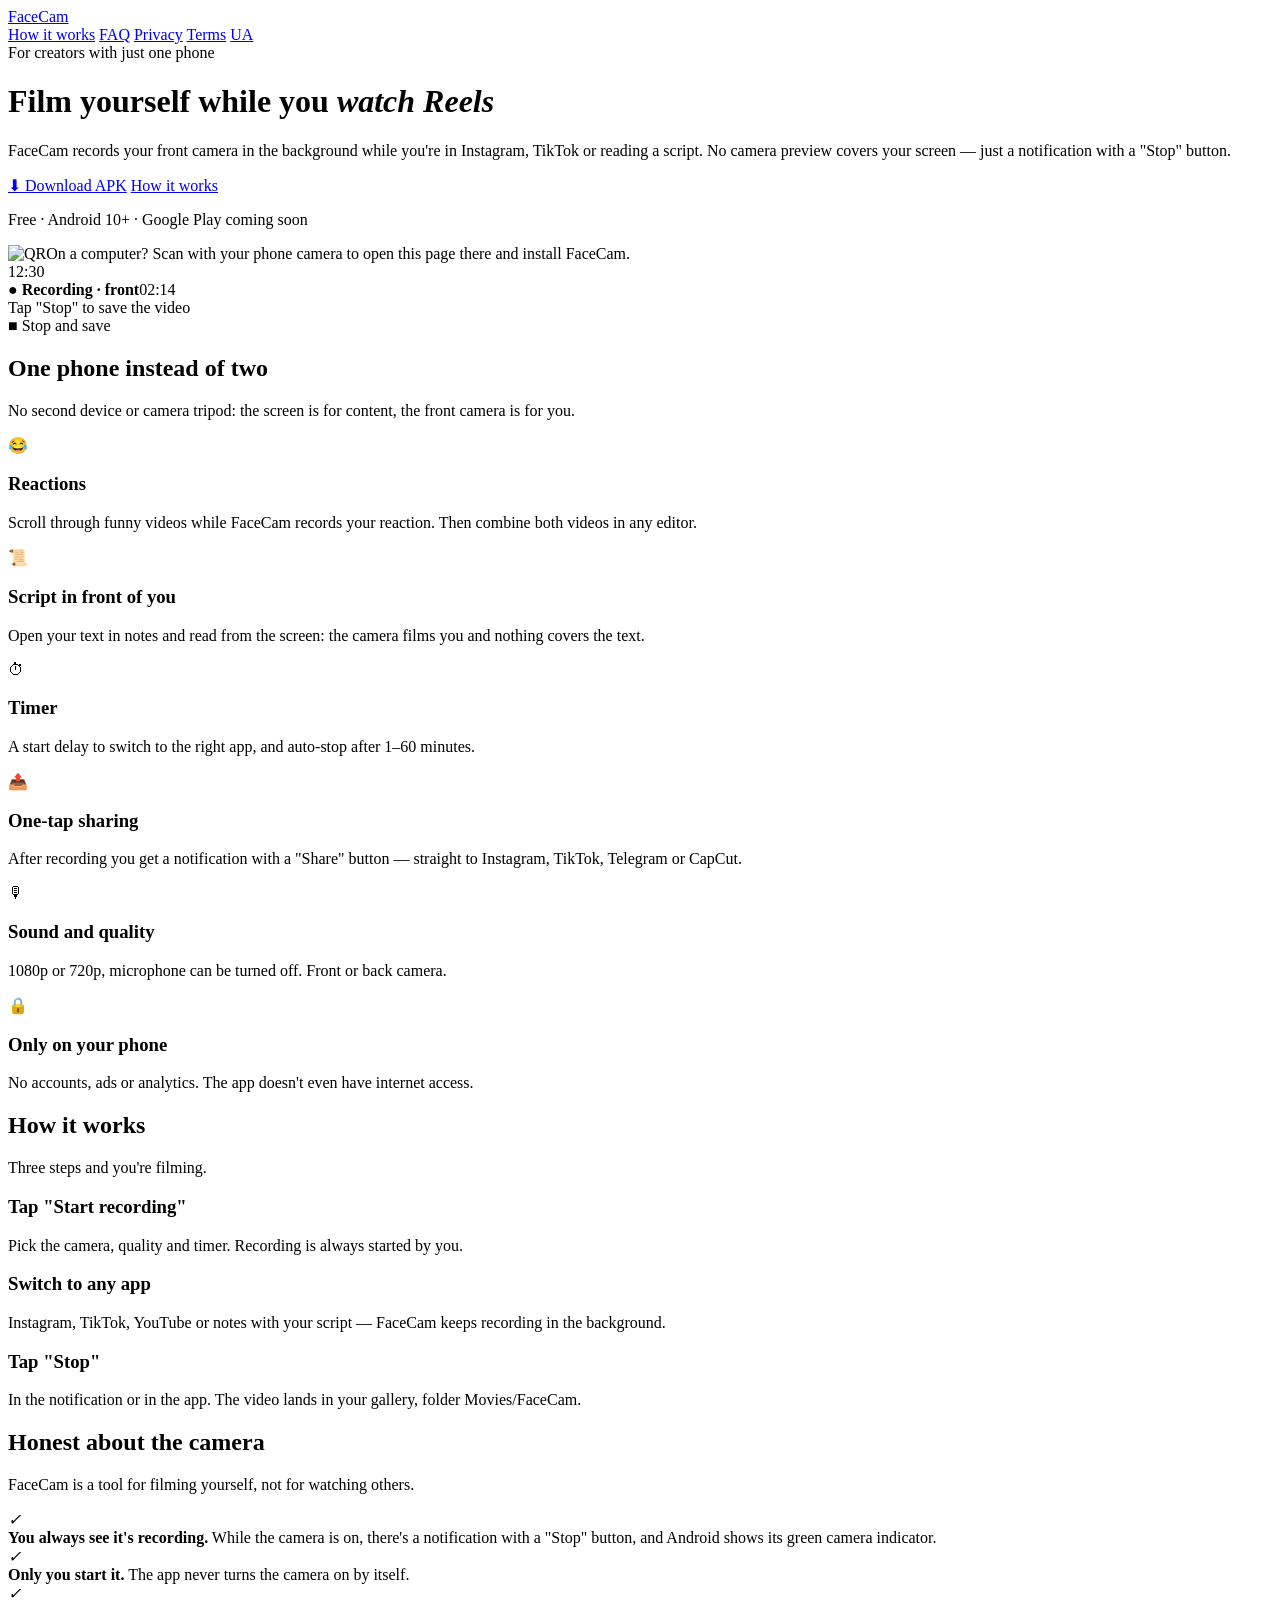
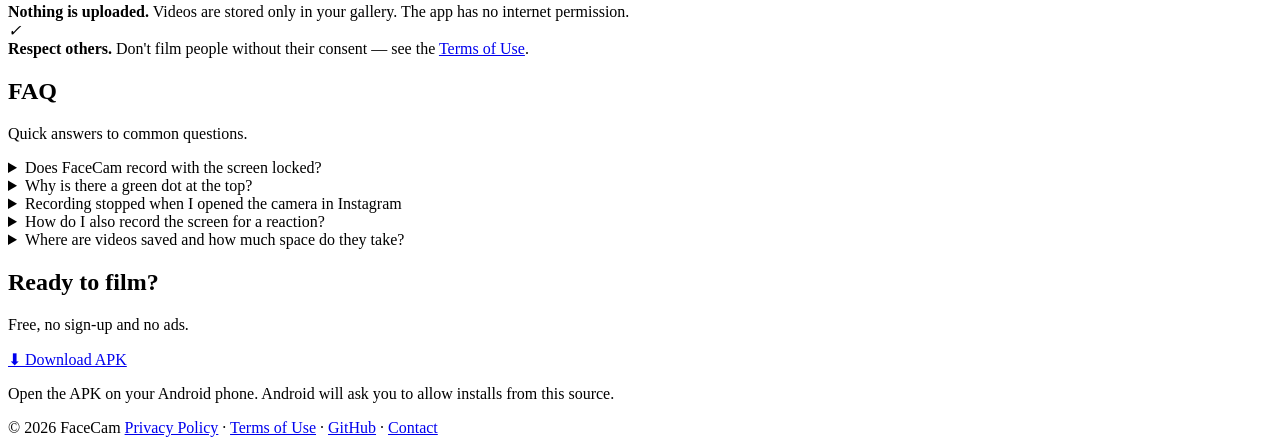
==== site/en/index.html @ 1bb7ab5e "English localization (app + landing), QR for desktop, auto-release on version bump, v1.2.0 Co-Author" ====
<!DOCTYPE html>
<html lang="en">
<head>
  <meta charset="utf-8">
  <meta name="viewport" content="width=device-width, initial-scale=1">
  <title>FaceCam — record reactions and scripts with your front camera in the background</title>
  <meta name="description" content="FaceCam records your front camera while you're in Instagram, TikTok or reading a script. No camera preview on screen, files stay on your phone.">
  <meta property="og:title" content="FaceCam — film yourself while you watch videos">
  <meta property="og:description" content="Background front-camera recording for reactions and scripted videos. One phone is both your camera and your screen.">
  <meta name="theme-color" content="#0f0f13">
  <link rel="icon" href="/favicon.svg" type="image/svg+xml">
  <link rel="stylesheet" href="/style.css">
  <link rel="alternate" hreflang="uk" href="https://facecam-ua.vercel.app/">
  <link rel="alternate" hreflang="en" href="https://facecam-ua.vercel.app/en">
</head>
<body>

<nav class="nav">
  <div class="wrap">
    <a class="logo" href="/en"><span class="logo-dot"><span></span></span>FaceCam</a>
    <div class="nav-links">
      <a class="hide-sm" href="#how">How it works</a>
      <a class="hide-sm" href="#faq">FAQ</a>
      <a href="/privacy#en">Privacy</a>
      <a href="/terms#en">Terms</a>
      <a href="/" hreflang="uk" onclick="try{localStorage.setItem('lang','uk')}catch(e){}">UA</a>
    </div>
  </div>
</nav>

<header class="hero">
  <div class="wrap">
    <div>
      <span class="eyebrow"><span class="rec"></span> For creators with just one phone</span>
      <h1>Film yourself while you <em>watch Reels</em></h1>
      <p class="lead">FaceCam records your front camera in the background while you're in Instagram, TikTok or reading a script. No camera preview covers your screen — just a notification with a "Stop" button.</p>
      <div class="cta">
        <a class="btn btn-main" href="https://github.com/andriyshevchenko/FaceCam/releases/latest/download/FaceCam.apk">⬇ Download APK</a>
        <a class="btn btn-ghost" href="#how">How it works</a>
      </div>
      <p class="small">Free · Android 10+ · Google Play coming soon</p>
      <div class="qr"><img src="/qr-en.svg" alt="QR"><span>On a computer? Scan with your phone camera to open this page there and install FaceCam.</span></div>
    </div>
    <div aria-hidden="true">
      <div class="phone">
        <div class="status"><span>12:30</span><span class="green"></span></div>
        <div class="notif">
          <div class="row"><b>● Recording · front</b><span>02:14</span></div>
          <div class="row">Tap "Stop" to save the video</div>
          <span class="stop">■ Stop and save</span>
        </div>
        <div class="feed"><div class="lol b"></div><div class="lol"></div></div>
      </div>
    </div>
  </div>
</header>

<section>
  <div class="wrap">
    <h2>One phone instead of two</h2>
    <p class="sub">No second device or camera tripod: the screen is for content, the front camera is for you.</p>
    <div class="grid">
      <div class="card"><div class="ico">😂</div><h3>Reactions</h3><p>Scroll through funny videos while FaceCam records your reaction. Then combine both videos in any editor.</p></div>
      <div class="card"><div class="ico">📜</div><h3>Script in front of you</h3><p>Open your text in notes and read from the screen: the camera films you and nothing covers the text.</p></div>
      <div class="card"><div class="ico">⏱</div><h3>Timer</h3><p>A start delay to switch to the right app, and auto-stop after 1–60 minutes.</p></div>
      <div class="card"><div class="ico">📤</div><h3>One-tap sharing</h3><p>After recording you get a notification with a "Share" button — straight to Instagram, TikTok, Telegram or CapCut.</p></div>
      <div class="card"><div class="ico">🎙</div><h3>Sound and quality</h3><p>1080p or 720p, microphone can be turned off. Front or back camera.</p></div>
      <div class="card"><div class="ico">🔒</div><h3>Only on your phone</h3><p>No accounts, ads or analytics. The app doesn't even have internet access.</p></div>
    </div>
  </div>
</section>

<section id="how">
  <div class="wrap">
    <h2>How it works</h2>
    <p class="sub">Three steps and you're filming.</p>
    <div class="steps">
      <div class="card step"><h3>Tap "Start recording"</h3><p>Pick the camera, quality and timer. Recording is always started by you.</p></div>
      <div class="card step"><h3>Switch to any app</h3><p>Instagram, TikTok, YouTube or notes with your script — FaceCam keeps recording in the background.</p></div>
      <div class="card step"><h3>Tap "Stop"</h3><p>In the notification or in the app. The video lands in your gallery, folder Movies/FaceCam.</p></div>
    </div>
  </div>
</section>

<section>
  <div class="wrap">
    <h2>Honest about the camera</h2>
    <p class="sub">FaceCam is a tool for filming yourself, not for watching others.</p>
    <div class="privacy-box">
      <div class="check"><i>✓</i><div><b>You always see it's recording.</b> While the camera is on, there's a notification with a "Stop" button, and Android shows its green camera indicator.</div></div>
      <div class="check"><i>✓</i><div><b>Only you start it.</b> The app never turns the camera on by itself.</div></div>
      <div class="check"><i>✓</i><div><b>Nothing is uploaded.</b> Videos are stored only in your gallery. The app has no internet permission.</div></div>
      <div class="check"><i>✓</i><div><b>Respect others.</b> Don't film people without their consent — see the <a href="/terms#en">Terms of Use</a>.</div></div>
    </div>
  </div>
</section>

<section id="faq">
  <div class="wrap">
    <h2>FAQ</h2>
    <p class="sub">Quick answers to common questions.</p>
    <details><summary>Does FaceCam record with the screen locked?</summary><p>Yes, once recording has started. If it stops after locking on your phone, turn off battery optimization for FaceCam (Settings → Apps → FaceCam → Battery → "Unrestricted").</p></details>
    <details><summary>Why is there a green dot at the top?</summary><p>It's Android's system indicator: it appears whenever any app uses the camera. It can't and shouldn't be removed. It doesn't appear in the video.</p></details>
    <details><summary>Recording stopped when I opened the camera in Instagram</summary><p>Android gives the camera to the app that's on screen. FaceCam saves everything recorded up to that point — just start a new recording after your story.</p></details>
    <details><summary>How do I also record the screen for a reaction?</summary><p>Turn on Android's built-in screen recorder together with FaceCam, then combine the two videos in CapCut or another editor. Tip: turn off the microphone in the screen recorder so the two apps don't share it.</p></details>
    <details><summary>Where are videos saved and how much space do they take?</summary><p>In your gallery, folder Movies/FaceCam. 1080p is about 1 GB per 15 minutes, 720p about half that.</p></details>
  </div>
</section>

<section class="final">
  <div class="wrap">
    <h2>Ready to film?</h2>
    <p class="sub">Free, no sign-up and no ads.</p>
    <div class="cta"><a class="btn btn-main" href="https://github.com/andriyshevchenko/FaceCam/releases/latest/download/FaceCam.apk">⬇ Download APK</a></div>
    <p class="small">Open the APK on your Android phone. Android will ask you to allow installs from this source.</p>
  </div>
</section>

<footer>
  <div class="wrap">
    <span>© 2026 FaceCam</span>
    <span><a href="/privacy#en">Privacy Policy</a> · <a href="/terms#en">Terms of Use</a> · <a href="https://github.com/andriyshevchenko/FaceCam">GitHub</a> · <a href="https://github.com/andriyshevchenko/FaceCam/issues">Contact</a></span>
  </div>
</footer>

</body>
</html>
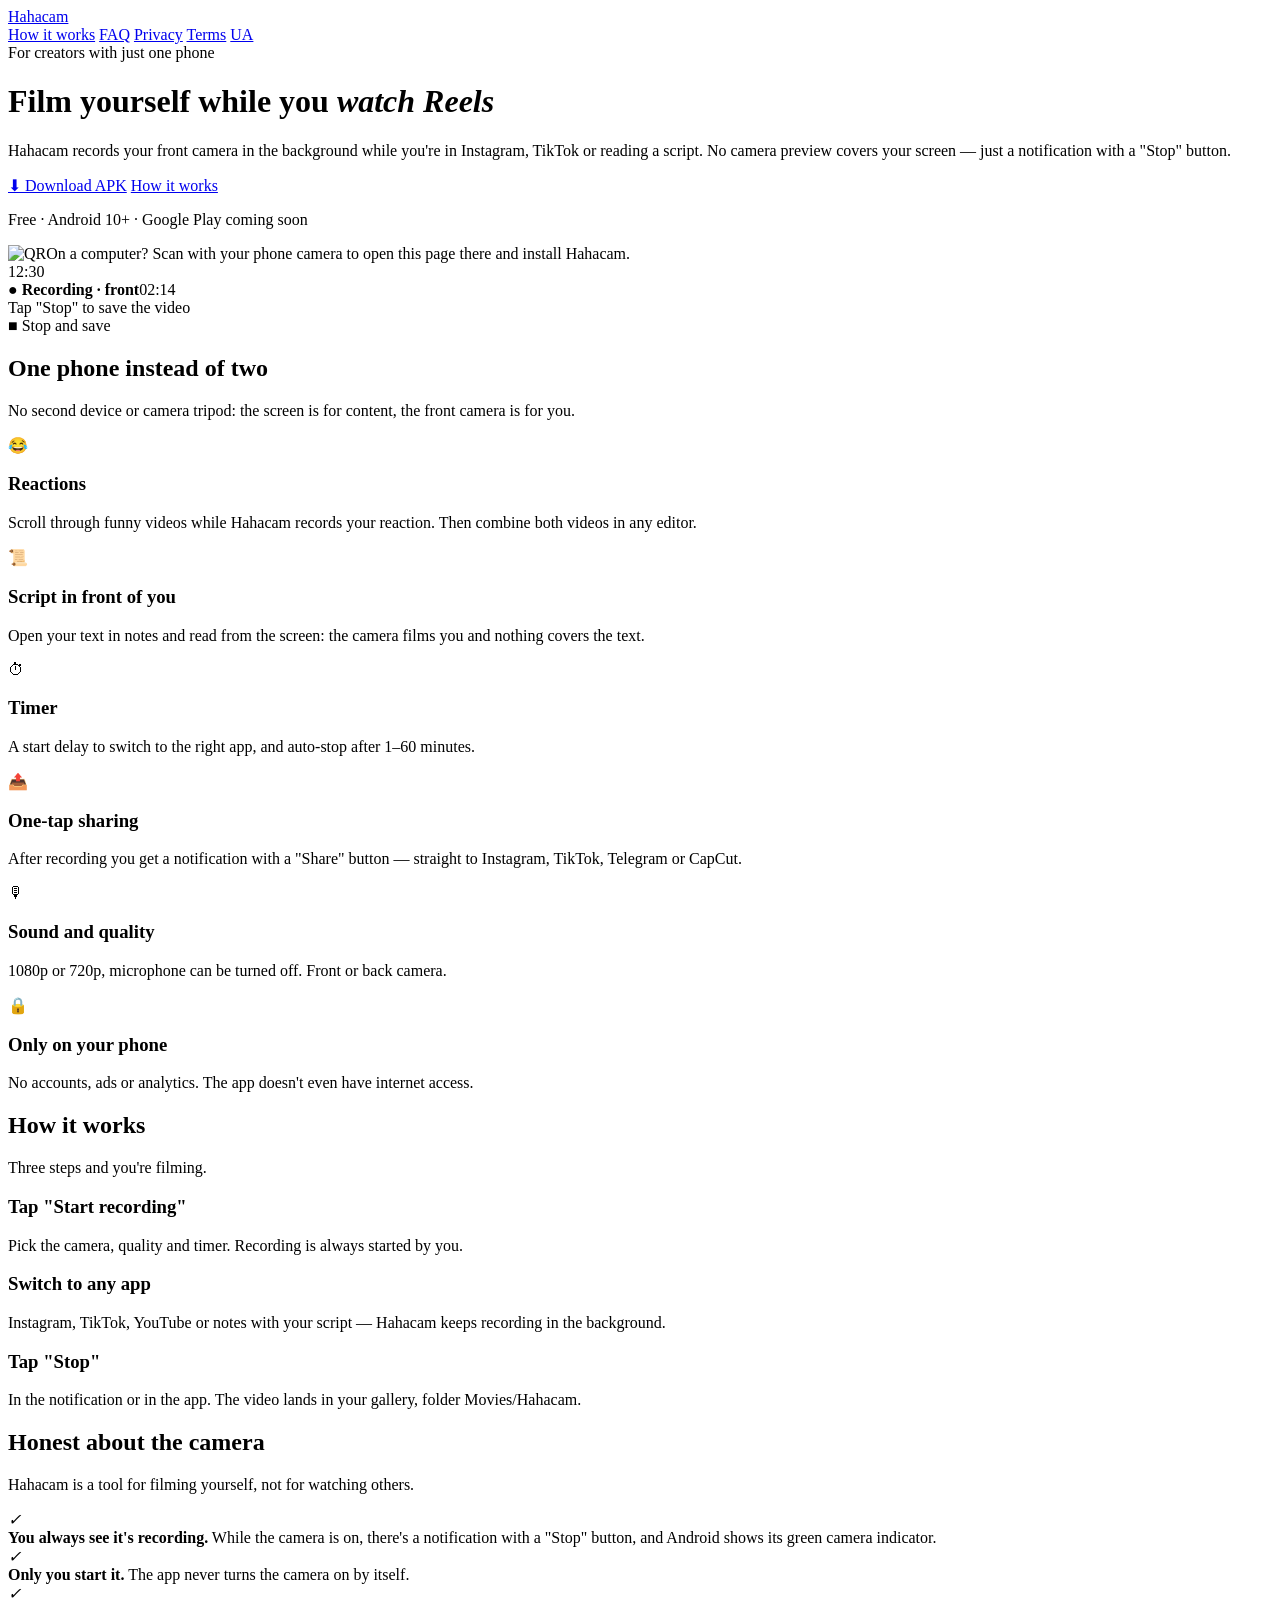
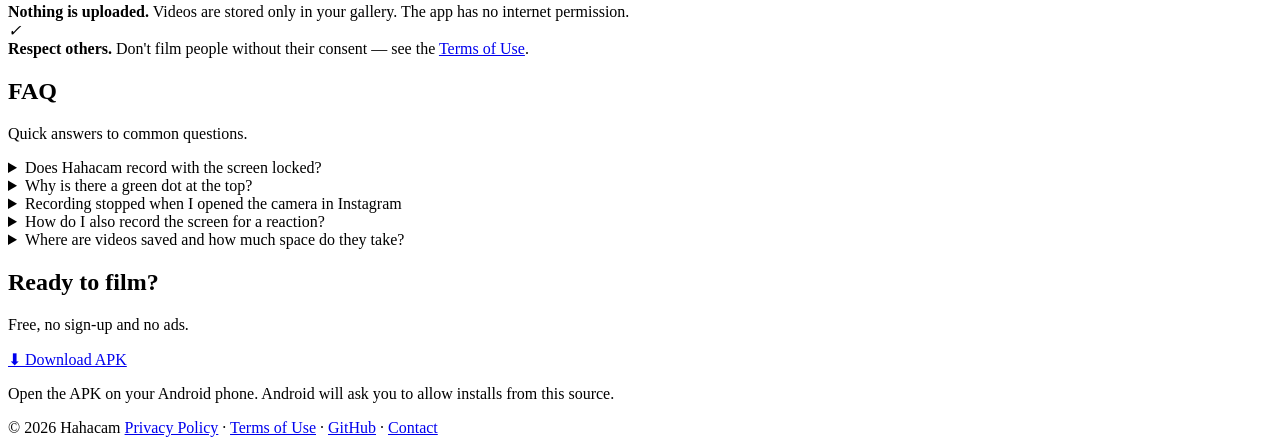
==== commit d79a01b8: "Rename FaceCam -> Hahacam (app id ua.hahacam, site hahacam.vercel.app, CI secret HAHACAM_SIGNING_KEY" ====
--- a/site/en/index.html
+++ b/site/en/index.html
@@ -3,21 +3,21 @@
 <head>
   <meta charset="utf-8">
   <meta name="viewport" content="width=device-width, initial-scale=1">
-  <title>FaceCam — record reactions and scripts with your front camera in the background</title>
-  <meta name="description" content="FaceCam records your front camera while you're in Instagram, TikTok or reading a script. No camera preview on screen, files stay on your phone.">
-  <meta property="og:title" content="FaceCam — film yourself while you watch videos">
+  <title>Hahacam — record reactions and scripts with your front camera in the background</title>
+  <meta name="description" content="Hahacam records your front camera while you're in Instagram, TikTok or reading a script. No camera preview on screen, files stay on your phone.">
+  <meta property="og:title" content="Hahacam — film yourself while you watch videos">
   <meta property="og:description" content="Background front-camera recording for reactions and scripted videos. One phone is both your camera and your screen.">
   <meta name="theme-color" content="#0f0f13">
   <link rel="icon" href="/favicon.svg" type="image/svg+xml">
   <link rel="stylesheet" href="/style.css">
-  <link rel="alternate" hreflang="uk" href="https://facecam-ua.vercel.app/">
-  <link rel="alternate" hreflang="en" href="https://facecam-ua.vercel.app/en">
+  <link rel="alternate" hreflang="uk" href="https://hahacam.vercel.app/">
+  <link rel="alternate" hreflang="en" href="https://hahacam.vercel.app/en">
 </head>
 <body>
 
 <nav class="nav">
   <div class="wrap">
-    <a class="logo" href="/en"><span class="logo-dot"><span></span></span>FaceCam</a>
+    <a class="logo" href="/en"><span class="logo-dot"><span></span></span>Hahacam</a>
     <div class="nav-links">
       <a class="hide-sm" href="#how">How it works</a>
       <a class="hide-sm" href="#faq">FAQ</a>
@@ -33,13 +33,13 @@
     <div>
       <span class="eyebrow"><span class="rec"></span> For creators with just one phone</span>
       <h1>Film yourself while you <em>watch Reels</em></h1>
-      <p class="lead">FaceCam records your front camera in the background while you're in Instagram, TikTok or reading a script. No camera preview covers your screen — just a notification with a "Stop" button.</p>
+      <p class="lead">Hahacam records your front camera in the background while you're in Instagram, TikTok or reading a script. No camera preview covers your screen — just a notification with a "Stop" button.</p>
       <div class="cta">
-        <a class="btn btn-main" href="https://github.com/andriyshevchenko/FaceCam/releases/latest/download/FaceCam.apk">⬇ Download APK</a>
+        <a class="btn btn-main" href="https://github.com/andriyshevchenko/FaceCam/releases/latest/download/Hahacam.apk">⬇ Download APK</a>
         <a class="btn btn-ghost" href="#how">How it works</a>
       </div>
       <p class="small">Free · Android 10+ · Google Play coming soon</p>
-      <div class="qr"><img src="/qr-en.svg" alt="QR"><span>On a computer? Scan with your phone camera to open this page there and install FaceCam.</span></div>
+      <div class="qr"><img src="/qr-en.svg" alt="QR"><span>On a computer? Scan with your phone camera to open this page there and install Hahacam.</span></div>
     </div>
     <div aria-hidden="true">
       <div class="phone">
@@ -60,7 +60,7 @@
     <h2>One phone instead of two</h2>
     <p class="sub">No second device or camera tripod: the screen is for content, the front camera is for you.</p>
     <div class="grid">
-      <div class="card"><div class="ico">😂</div><h3>Reactions</h3><p>Scroll through funny videos while FaceCam records your reaction. Then combine both videos in any editor.</p></div>
+      <div class="card"><div class="ico">😂</div><h3>Reactions</h3><p>Scroll through funny videos while Hahacam records your reaction. Then combine both videos in any editor.</p></div>
       <div class="card"><div class="ico">📜</div><h3>Script in front of you</h3><p>Open your text in notes and read from the screen: the camera films you and nothing covers the text.</p></div>
       <div class="card"><div class="ico">⏱</div><h3>Timer</h3><p>A start delay to switch to the right app, and auto-stop after 1–60 minutes.</p></div>
       <div class="card"><div class="ico">📤</div><h3>One-tap sharing</h3><p>After recording you get a notification with a "Share" button — straight to Instagram, TikTok, Telegram or CapCut.</p></div>
@@ -76,8 +76,8 @@
     <p class="sub">Three steps and you're filming.</p>
     <div class="steps">
       <div class="card step"><h3>Tap "Start recording"</h3><p>Pick the camera, quality and timer. Recording is always started by you.</p></div>
-      <div class="card step"><h3>Switch to any app</h3><p>Instagram, TikTok, YouTube or notes with your script — FaceCam keeps recording in the background.</p></div>
-      <div class="card step"><h3>Tap "Stop"</h3><p>In the notification or in the app. The video lands in your gallery, folder Movies/FaceCam.</p></div>
+      <div class="card step"><h3>Switch to any app</h3><p>Instagram, TikTok, YouTube or notes with your script — Hahacam keeps recording in the background.</p></div>
+      <div class="card step"><h3>Tap "Stop"</h3><p>In the notification or in the app. The video lands in your gallery, folder Movies/Hahacam.</p></div>
     </div>
   </div>
 </section>
@@ -85,7 +85,7 @@
 <section>
   <div class="wrap">
     <h2>Honest about the camera</h2>
-    <p class="sub">FaceCam is a tool for filming yourself, not for watching others.</p>
+    <p class="sub">Hahacam is a tool for filming yourself, not for watching others.</p>
     <div class="privacy-box">
       <div class="check"><i>✓</i><div><b>You always see it's recording.</b> While the camera is on, there's a notification with a "Stop" button, and Android shows its green camera indicator.</div></div>
       <div class="check"><i>✓</i><div><b>Only you start it.</b> The app never turns the camera on by itself.</div></div>
@@ -99,11 +99,11 @@
   <div class="wrap">
     <h2>FAQ</h2>
     <p class="sub">Quick answers to common questions.</p>
-    <details><summary>Does FaceCam record with the screen locked?</summary><p>Yes, once recording has started. If it stops after locking on your phone, turn off battery optimization for FaceCam (Settings → Apps → FaceCam → Battery → "Unrestricted").</p></details>
+    <details><summary>Does Hahacam record with the screen locked?</summary><p>Yes, once recording has started. If it stops after locking on your phone, turn off battery optimization for Hahacam (Settings → Apps → Hahacam → Battery → "Unrestricted").</p></details>
     <details><summary>Why is there a green dot at the top?</summary><p>It's Android's system indicator: it appears whenever any app uses the camera. It can't and shouldn't be removed. It doesn't appear in the video.</p></details>
-    <details><summary>Recording stopped when I opened the camera in Instagram</summary><p>Android gives the camera to the app that's on screen. FaceCam saves everything recorded up to that point — just start a new recording after your story.</p></details>
-    <details><summary>How do I also record the screen for a reaction?</summary><p>Turn on Android's built-in screen recorder together with FaceCam, then combine the two videos in CapCut or another editor. Tip: turn off the microphone in the screen recorder so the two apps don't share it.</p></details>
-    <details><summary>Where are videos saved and how much space do they take?</summary><p>In your gallery, folder Movies/FaceCam. 1080p is about 1 GB per 15 minutes, 720p about half that.</p></details>
+    <details><summary>Recording stopped when I opened the camera in Instagram</summary><p>Android gives the camera to the app that's on screen. Hahacam saves everything recorded up to that point — just start a new recording after your story.</p></details>
+    <details><summary>How do I also record the screen for a reaction?</summary><p>Turn on Android's built-in screen recorder together with Hahacam, then combine the two videos in CapCut or another editor. Tip: turn off the microphone in the screen recorder so the two apps don't share it.</p></details>
+    <details><summary>Where are videos saved and how much space do they take?</summary><p>In your gallery, folder Movies/Hahacam. 1080p is about 1 GB per 15 minutes, 720p about half that.</p></details>
   </div>
 </section>
 
@@ -111,14 +111,14 @@
   <div class="wrap">
     <h2>Ready to film?</h2>
     <p class="sub">Free, no sign-up and no ads.</p>
-    <div class="cta"><a class="btn btn-main" href="https://github.com/andriyshevchenko/FaceCam/releases/latest/download/FaceCam.apk">⬇ Download APK</a></div>
+    <div class="cta"><a class="btn btn-main" href="https://github.com/andriyshevchenko/FaceCam/releases/latest/download/Hahacam.apk">⬇ Download APK</a></div>
     <p class="small">Open the APK on your Android phone. Android will ask you to allow installs from this source.</p>
   </div>
 </section>
 
 <footer>
   <div class="wrap">
-    <span>© 2026 FaceCam</span>
+    <span>© 2026 Hahacam</span>
     <span><a href="/privacy#en">Privacy Policy</a> · <a href="/terms#en">Terms of Use</a> · <a href="https://github.com/andriyshevchenko/FaceCam">GitHub</a> · <a href="https://github.com/andriyshevchenko/FaceCam/issues">Contact</a></span>
   </div>
 </footer>
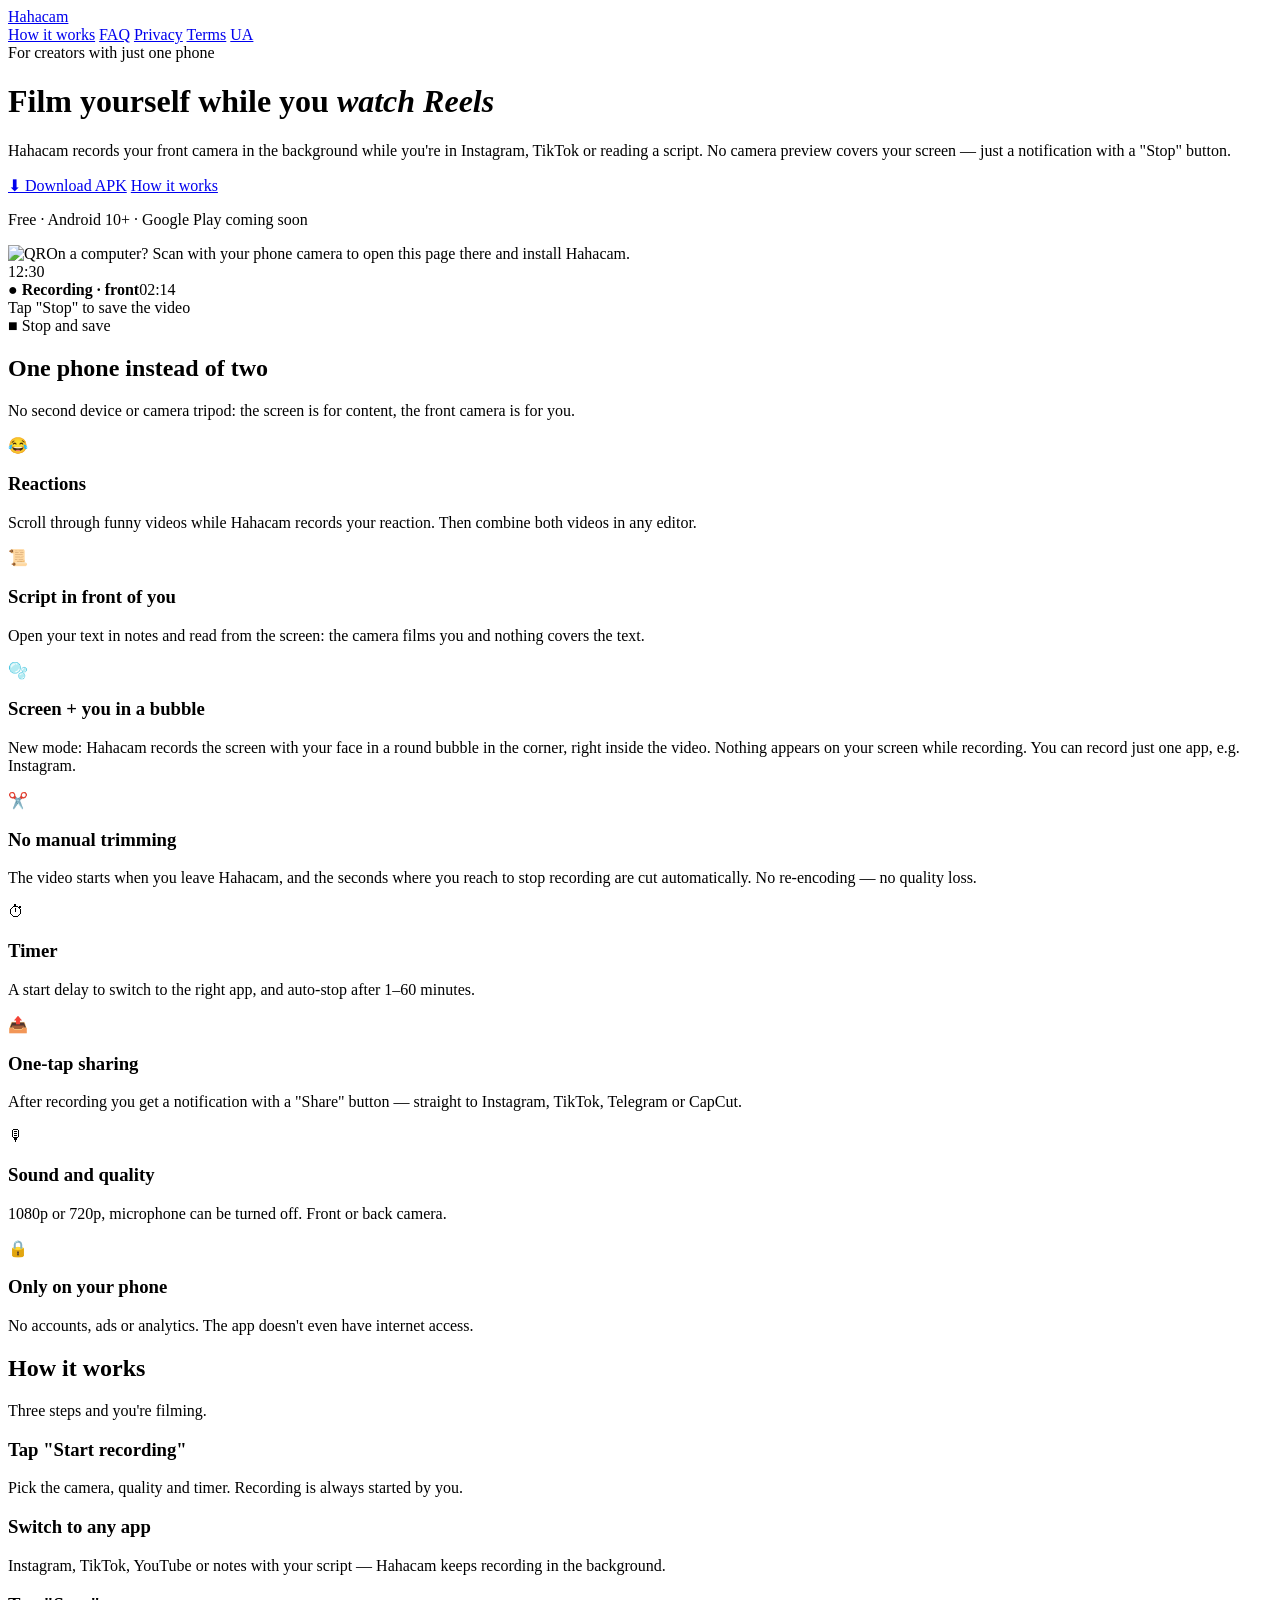
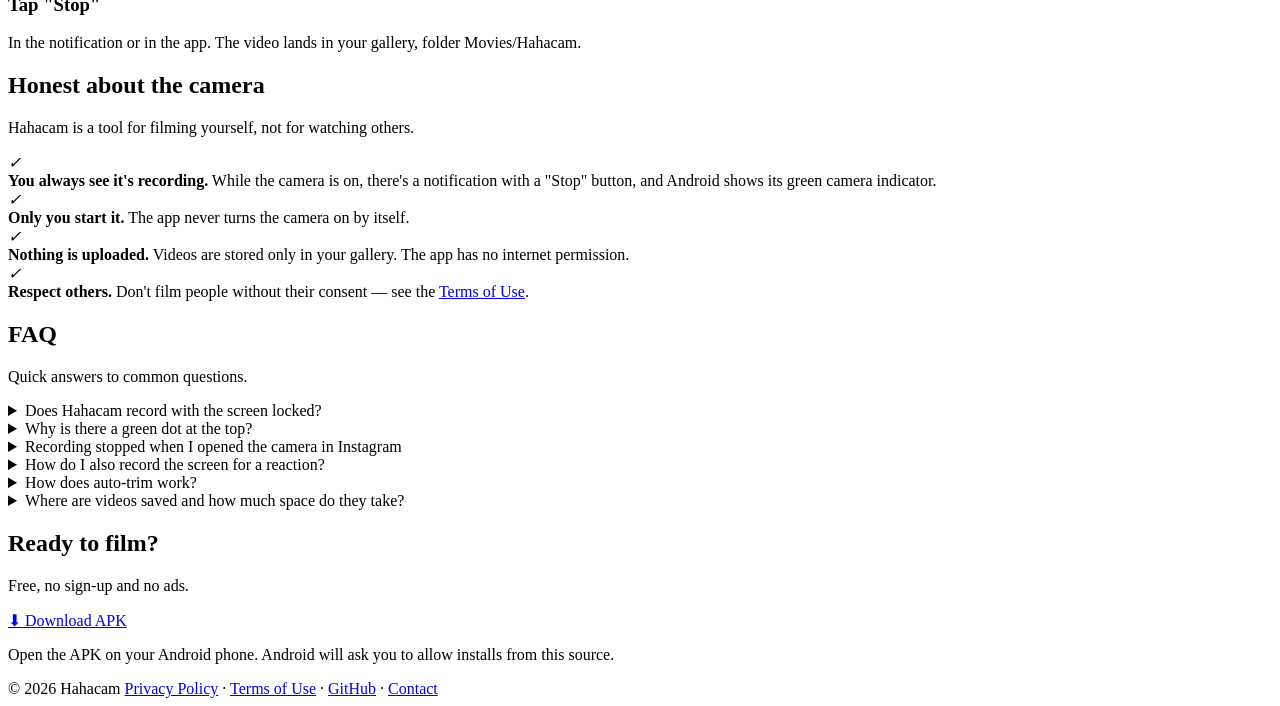
==== commit 8985334e: "v1.3.0: Screen + face bubble mode (MediaProjection + Camera2 via OpenGL), lossless auto-trim, share " ====
--- a/site/en/index.html
+++ b/site/en/index.html
@@ -62,6 +62,8 @@
     <div class="grid">
       <div class="card"><div class="ico">😂</div><h3>Reactions</h3><p>Scroll through funny videos while Hahacam records your reaction. Then combine both videos in any editor.</p></div>
       <div class="card"><div class="ico">📜</div><h3>Script in front of you</h3><p>Open your text in notes and read from the screen: the camera films you and nothing covers the text.</p></div>
+      <div class="card"><div class="ico">🫧</div><h3>Screen + you in a bubble</h3><p>New mode: Hahacam records the screen with your face in a round bubble in the corner, right inside the video. Nothing appears on your screen while recording. You can record just one app, e.g. Instagram.</p></div>
+      <div class="card"><div class="ico">✂️</div><h3>No manual trimming</h3><p>The video starts when you leave Hahacam, and the seconds where you reach to stop recording are cut automatically. No re-encoding — no quality loss.</p></div>
       <div class="card"><div class="ico">⏱</div><h3>Timer</h3><p>A start delay to switch to the right app, and auto-stop after 1–60 minutes.</p></div>
       <div class="card"><div class="ico">📤</div><h3>One-tap sharing</h3><p>After recording you get a notification with a "Share" button — straight to Instagram, TikTok, Telegram or CapCut.</p></div>
       <div class="card"><div class="ico">🎙</div><h3>Sound and quality</h3><p>1080p or 720p, microphone can be turned off. Front or back camera.</p></div>
@@ -102,7 +104,8 @@
     <details><summary>Does Hahacam record with the screen locked?</summary><p>Yes, once recording has started. If it stops after locking on your phone, turn off battery optimization for Hahacam (Settings → Apps → Hahacam → Battery → "Unrestricted").</p></details>
     <details><summary>Why is there a green dot at the top?</summary><p>It's Android's system indicator: it appears whenever any app uses the camera. It can't and shouldn't be removed. It doesn't appear in the video.</p></details>
     <details><summary>Recording stopped when I opened the camera in Instagram</summary><p>Android gives the camera to the app that's on screen. Hahacam saves everything recorded up to that point — just start a new recording after your story.</p></details>
-    <details><summary>How do I also record the screen for a reaction?</summary><p>Turn on Android's built-in screen recorder together with Hahacam, then combine the two videos in CapCut or another editor. Tip: turn off the microphone in the screen recorder so the two apps don't share it.</p></details>
+    <details><summary>How do I also record the screen for a reaction?</summary><p>Choose the "Screen + me in a bubble" mode. Android will ask for permission to record the screen — on Android 14+ you can pick a single app. Your face appears as a bubble in the corner, with the video's sound and your microphone together.</p></details>
+    <details><summary>How does auto-trim work?</summary><p>The video starts when you leave Hahacam. If you stop from the notification shade, the last 1–4 seconds are cut (you choose how many). If you stop inside the app, the video ends when you came back.</p></details>
     <details><summary>Where are videos saved and how much space do they take?</summary><p>In your gallery, folder Movies/Hahacam. 1080p is about 1 GB per 15 minutes, 720p about half that.</p></details>
   </div>
 </section>
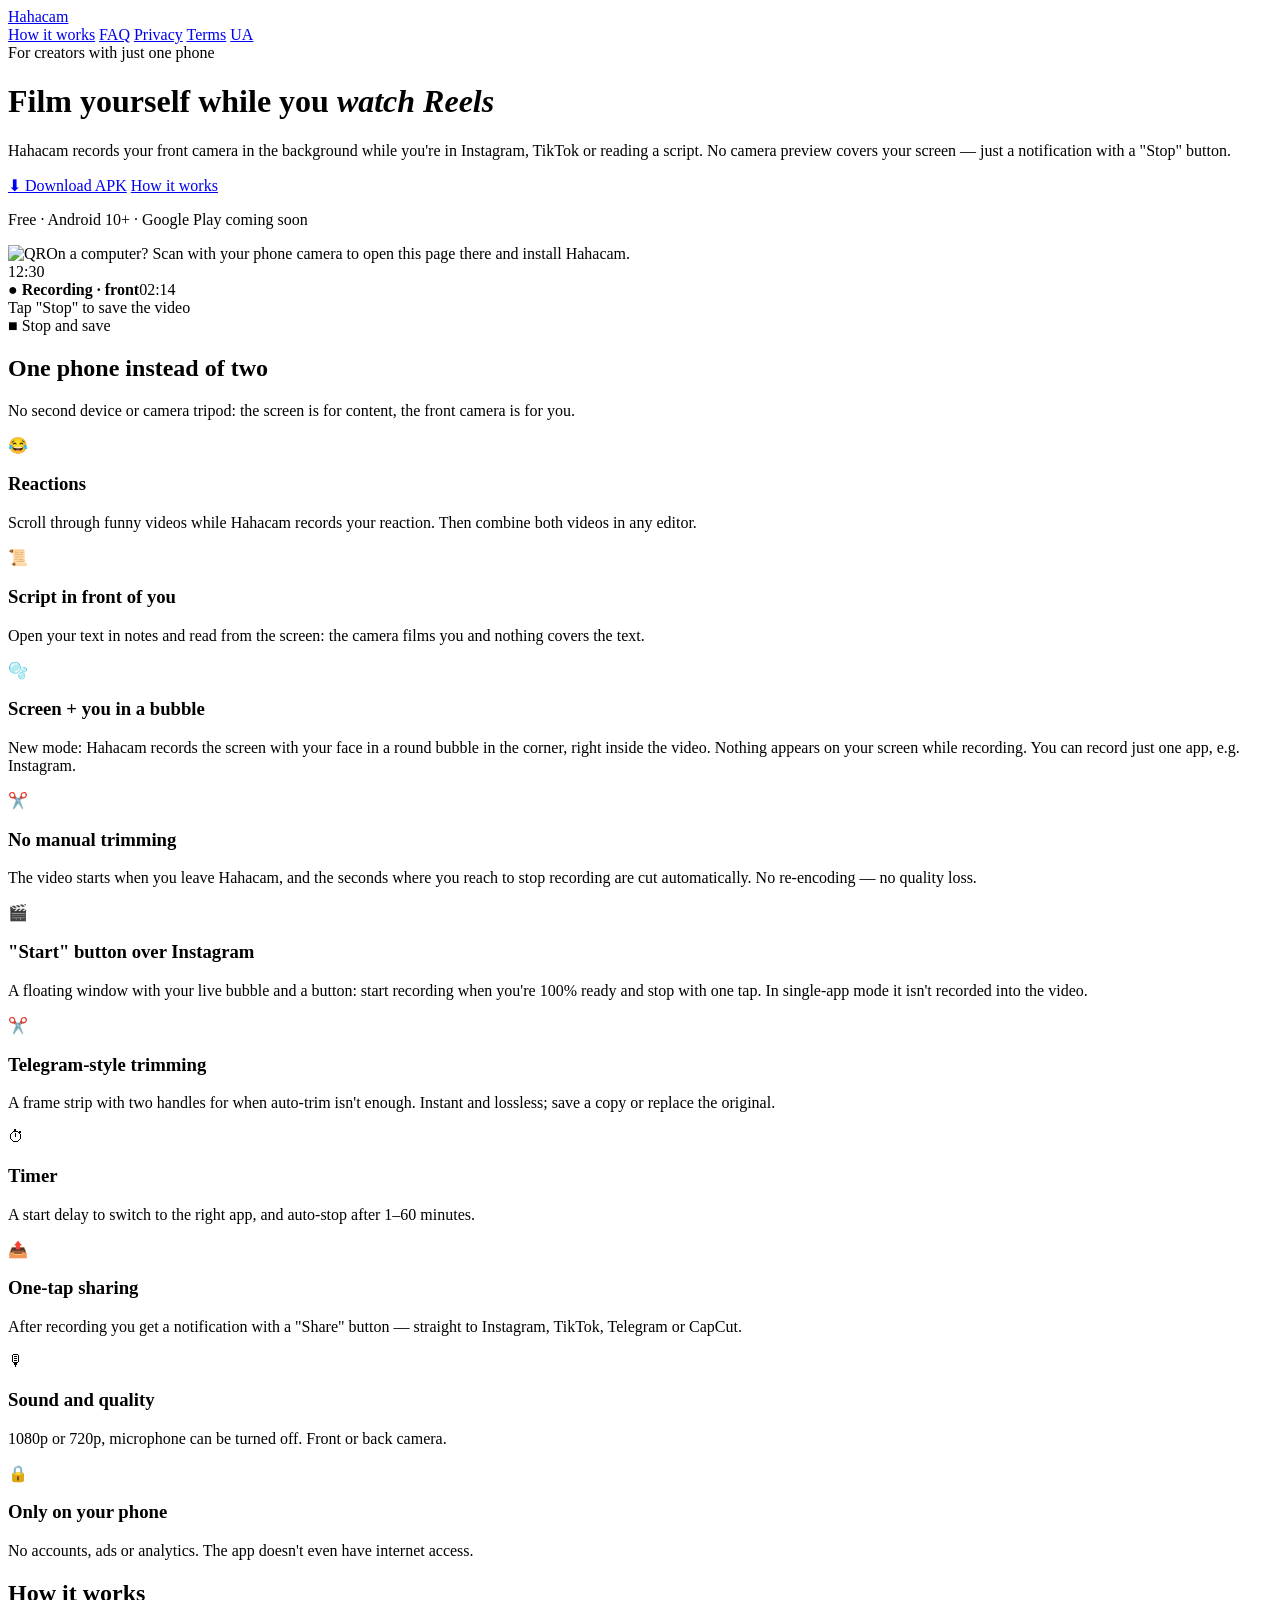
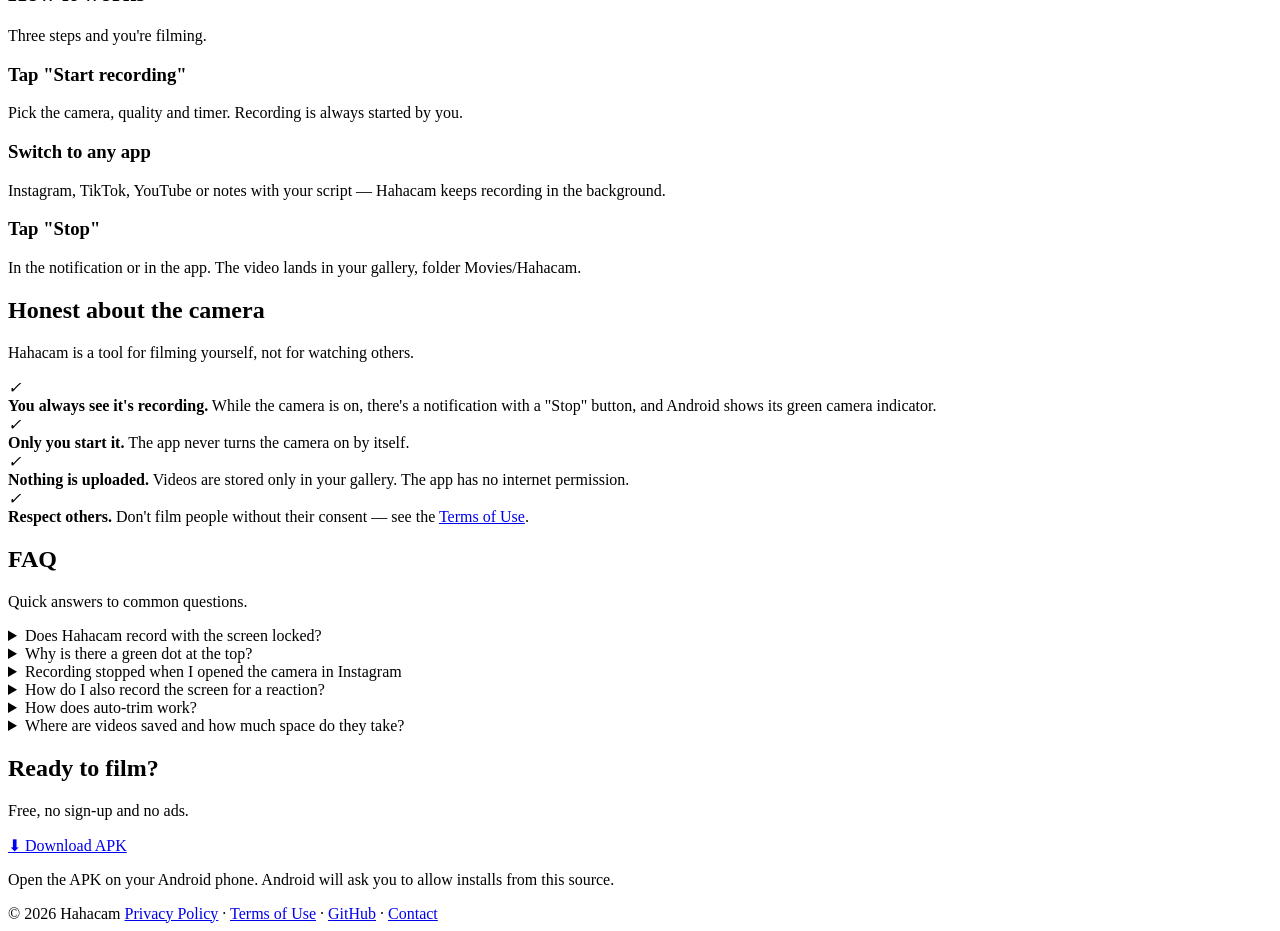
==== commit 38c4eaeb: "v1.5.0: Telegram-style lossless trim editor; site/privacy updates for floating button Co-Authored-By" ====
--- a/site/en/index.html
+++ b/site/en/index.html
@@ -64,6 +64,8 @@
       <div class="card"><div class="ico">📜</div><h3>Script in front of you</h3><p>Open your text in notes and read from the screen: the camera films you and nothing covers the text.</p></div>
       <div class="card"><div class="ico">🫧</div><h3>Screen + you in a bubble</h3><p>New mode: Hahacam records the screen with your face in a round bubble in the corner, right inside the video. Nothing appears on your screen while recording. You can record just one app, e.g. Instagram.</p></div>
       <div class="card"><div class="ico">✂️</div><h3>No manual trimming</h3><p>The video starts when you leave Hahacam, and the seconds where you reach to stop recording are cut automatically. No re-encoding — no quality loss.</p></div>
+      <div class="card"><div class="ico">🎬</div><h3>"Start" button over Instagram</h3><p>A floating window with your live bubble and a button: start recording when you're 100% ready and stop with one tap. In single-app mode it isn't recorded into the video.</p></div>
+      <div class="card"><div class="ico">✂️</div><h3>Telegram-style trimming</h3><p>A frame strip with two handles for when auto-trim isn't enough. Instant and lossless; save a copy or replace the original.</p></div>
       <div class="card"><div class="ico">⏱</div><h3>Timer</h3><p>A start delay to switch to the right app, and auto-stop after 1–60 minutes.</p></div>
       <div class="card"><div class="ico">📤</div><h3>One-tap sharing</h3><p>After recording you get a notification with a "Share" button — straight to Instagram, TikTok, Telegram or CapCut.</p></div>
       <div class="card"><div class="ico">🎙</div><h3>Sound and quality</h3><p>1080p or 720p, microphone can be turned off. Front or back camera.</p></div>
